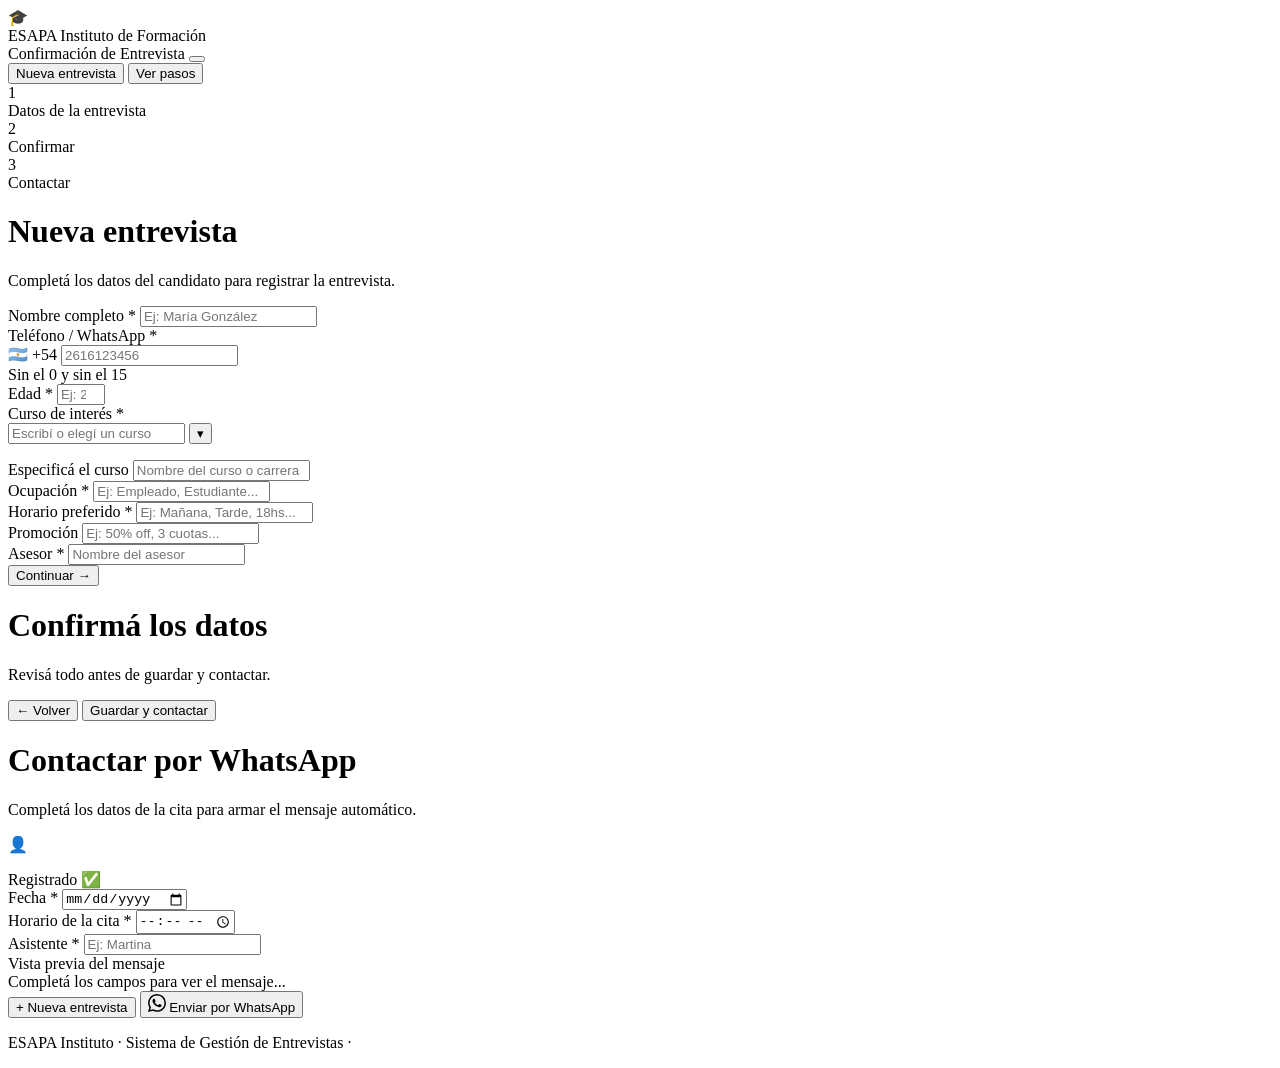
==== index.html @ 7ab66248 "Mover archivos a la raiz para solucionar error 404 en Vercel" ====
<!DOCTYPE html>
<html lang="es">
<head>
  <meta charset="UTF-8" />
  <meta name="viewport" content="width=device-width, initial-scale=1.0" />
  <title>ESAPA — Confirmación de Entrevista</title>
  <link rel="preconnect" href="https://fonts.googleapis.com" />
  <link rel="preconnect" href="https://fonts.gstatic.com" crossorigin />
  <link href="https://fonts.googleapis.com/css2?family=Inter:wght@300;400;500;600;700&display=swap" rel="stylesheet" />
  <link rel="stylesheet" href="css/style.css" />
</head>
<body>

  <!-- HEADER -->
  <header class="header">
    <div class="header-inner">
      <div class="logo">
        <span class="logo-icon">🎓</span>
        <div>
          <span class="logo-name">ESAPA</span>
          <span class="logo-sub">Instituto de Formación</span>
        </div>
      </div>
      <div class="header-actions">
        <span class="header-badge">Confirmación de Entrevista</span>
        <button class="menu-toggle" id="menu-toggle" type="button" aria-expanded="false" aria-controls="menu-dropdown" aria-label="Abrir menú">
          <span></span>
          <span></span>
          <span></span>
        </button>
        <div class="menu-dropdown hidden" id="menu-dropdown" role="menu" aria-label="Menú principal">
          <button class="menu-item" type="button" data-action="new">Nueva entrevista</button>
          <button class="menu-item" type="button" data-action="steps">Ver pasos</button>
        </div>
      </div>
    </div>
  </header>

  <!-- MAIN -->
  <main class="main">

    <!-- PASOS -->
    <div class="steps-bar">
      <div class="step active" id="step-dot-1">
        <div class="step-circle">1</div>
        <span>Datos de la entrevista</span>
      </div>
      <div class="step-line" id="line-1"></div>
      <div class="step" id="step-dot-2">
        <div class="step-circle">2</div>
        <span>Confirmar</span>
      </div>
      <div class="step-line" id="line-2"></div>
      <div class="step" id="step-dot-3">
        <div class="step-circle">3</div>
        <span>Contactar</span>
      </div>
    </div>

    <!-- CARD FORMULARIO -->
    <div class="card" id="card-form">
      <div class="card-header">
        <h1 class="card-title">Nueva entrevista</h1>
        <p class="card-subtitle">Completá los datos del candidato para registrar la entrevista.</p>
      </div>

      <div class="card-body">

        <!-- Nombre -->
        <div class="field-group">
          <label class="label" for="nombre">Nombre completo <span class="required">*</span></label>
          <input class="input" type="text" id="nombre" placeholder="Ej: María González" autocomplete="name" />
          <span class="field-error" id="err-nombre"></span>
        </div>

        <!-- Teléfono + Edad -->
        <div class="field-row">
          <div class="field-group">
            <label class="label" for="telefono">Teléfono / WhatsApp <span class="required">*</span></label>
            <div class="input-prefix-wrap" id="tel-wrap">
              <span class="input-prefix">🇦🇷 +54</span>
              <input class="input input-prefixed" type="tel" id="telefono" placeholder="2616123456" maxlength="15" />
            </div>
            <span class="field-hint">Sin el 0 y sin el 15</span>
            <span class="field-error" id="err-telefono"></span>
          </div>

          <div class="field-group">
            <label class="label" for="edad">Edad <span class="required">*</span></label>
            <input class="input" type="number" id="edad" placeholder="Ej: 24" min="14" max="99" />
            <span class="field-error" id="err-edad"></span>
          </div>
        </div>

        <!-- Curso -->
        <div class="field-group">
          <label class="label" for="curso">Curso de interés <span class="required">*</span></label>
          <div class="custom-select">
            <input class="input" type="text" id="curso" placeholder="Escribí o elegí un curso" autocomplete="off" aria-autocomplete="list" aria-expanded="false" />
            <button class="custom-select-toggle" type="button" id="curso-toggle" aria-label="Abrir lista de cursos">▾</button>
            <ul class="custom-select-options hidden" id="curso-options"></ul>
          </div>
          <span class="field-error" id="err-curso"></span>
        </div>

        <div class="field-group hidden" id="grupo-otro">
          <label class="label" for="otro-curso">Especificá el curso</label>
          <input class="input" type="text" id="otro-curso" placeholder="Nombre del curso o carrera" />
        </div>

        <!-- Ocupación + Horario -->
        <div class="field-row">
          <div class="field-group">
            <label class="label" for="ocupacion">Ocupación <span class="required">*</span></label>
            <input class="input" type="text" id="ocupacion" placeholder="Ej: Empleado, Estudiante..." />
            <span class="field-error" id="err-ocupacion"></span>
          </div>

          <div class="field-group">
            <label class="label" for="horario">Horario preferido <span class="required">*</span></label>
            <input class="input" type="text" id="horario" placeholder="Ej: Mañana, Tarde, 18hs..." />
            <span class="field-error" id="err-horario"></span>
          </div>
        </div>

        <!-- Promoción + Asesor -->
        <div class="field-row">
          <div class="field-group">
            <label class="label" for="promocion">Promoción</label>
            <input class="input" type="text" id="promocion" placeholder="Ej: 50% off, 3 cuotas..." />
          </div>

          <div class="field-group">
            <label class="label" for="asesor">Asesor <span class="required">*</span></label>
            <input class="input" type="text" id="asesor" placeholder="Nombre del asesor" />
            <span class="field-error" id="err-asesor"></span>
          </div>
        </div>

      </div><!-- /card-body -->

      <div class="card-footer">
        <button class="btn btn-primary" id="btn-continuar">Continuar →</button>
      </div>
    </div><!-- /card-form -->

    <!-- CARD CONFIRMACIÓN -->
    <div class="card hidden" id="card-confirm">
      <div class="card-header">
        <h1 class="card-title">Confirmá los datos</h1>
        <p class="card-subtitle">Revisá todo antes de guardar y contactar.</p>
      </div>
      <div class="card-body">
        <div class="confirm-table" id="confirm-table"></div>
      </div>
      <div class="card-footer confirm-footer">
        <button class="btn btn-ghost" id="btn-volver">← Volver</button>
        <button class="btn btn-primary" id="btn-guardar">
          <span id="btn-guardar-text">Guardar y contactar</span>
          <span class="spinner hidden" id="spinner"></span>
        </button>
      </div>
    </div>

    <!-- CARD CONTACTAR (paso 3) -->
    <div class="card hidden" id="card-success">
      <div class="card-header">
        <h1 class="card-title">Contactar por WhatsApp</h1>
        <p class="card-subtitle">Completá los datos de la cita para armar el mensaje automático.</p>
      </div>

      <div class="card-body">

        <!-- Candidato registrado -->
        <div class="candidato-chip" id="candidato-chip">
          <span class="chip-icon">👤</span>
          <div>
            <p class="chip-nombre" id="success-nombre"></p>
            <p class="chip-tel" id="chip-tel"></p>
          </div>
          <span class="chip-badge">Registrado ✅</span>
        </div>

        <!-- Fecha (calendar) -->
        <div class="field-row">
          <div class="field-group">
            <label class="label" for="cita-fecha">Fecha <span class="required">*</span></label>
            <input class="input" type="date" id="cita-fecha" />
            <span class="field-error" id="err-cita-fecha"></span>
          </div>
        </div>

        <!-- Horario cita + Asistente -->
        <div class="field-row">
          <div class="field-group">
            <label class="label" for="cita-horario">Horario de la cita <span class="required">*</span></label>
            <input class="input" type="time" id="cita-horario" />
            <span class="field-error" id="err-cita-horario"></span>
          </div>
          <div class="field-group">
            <label class="label" for="cita-asistente">Asistente <span class="required">*</span></label>
            <input class="input" type="text" id="cita-asistente" placeholder="Ej: Martina" />
            <span class="field-error" id="err-cita-asistente"></span>
          </div>
        </div>

        <!-- Preview del mensaje -->
        <div class="field-group">
          <label class="label">Vista previa del mensaje</label>
          <div class="wsp-preview" id="wsp-preview">Completá los campos para ver el mensaje...</div>
        </div>

      </div>

      <div class="card-footer confirm-footer">
        <button class="btn btn-ghost btn-nuevo" id="btn-nuevo">+ Nueva entrevista</button>
        <button class="btn btn-wsp" id="btn-wsp" style="flex:1">
          <svg width="18" height="18" viewBox="0 0 24 24" fill="currentColor"><path d="M17.472 14.382c-.297-.149-1.758-.867-2.03-.967-.273-.099-.471-.148-.67.15-.197.297-.767.966-.94 1.164-.173.199-.347.223-.644.075-.297-.15-1.255-.463-2.39-1.475-.883-.788-1.48-1.761-1.653-2.059-.173-.297-.018-.458.13-.606.134-.133.298-.347.446-.52.149-.174.198-.298.298-.497.099-.198.05-.371-.025-.52-.075-.149-.669-1.612-.916-2.207-.242-.579-.487-.5-.669-.51-.173-.008-.371-.01-.57-.01-.198 0-.52.074-.792.372-.272.297-1.04 1.016-1.04 2.479 0 1.462 1.065 2.875 1.213 3.074.149.198 2.096 3.2 5.077 4.487.709.306 1.262.489 1.694.625.712.227 1.36.195 1.871.118.571-.085 1.758-.719 2.006-1.413.248-.694.248-1.289.173-1.413-.074-.124-.272-.198-.57-.347m-5.421 7.403h-.004a9.87 9.87 0 01-5.031-1.378l-.361-.214-3.741.982.998-3.648-.235-.374a9.86 9.86 0 01-1.51-5.26c.001-5.45 4.436-9.884 9.888-9.884 2.64 0 5.122 1.03 6.988 2.898a9.825 9.825 0 012.893 6.994c-.003 5.45-4.437 9.884-9.885 9.884m8.413-18.297A11.815 11.815 0 0012.05 0C5.495 0 .16 5.335.157 11.892c0 2.096.547 4.142 1.588 5.945L.057 24l6.305-1.654a11.882 11.882 0 005.683 1.448h.005c6.554 0 11.89-5.335 11.893-11.893a11.821 11.821 0 00-3.48-8.413z"/></svg>
          Enviar por WhatsApp
        </button>
      </div>
    </div>

    <!-- Chatbot eliminado -->

  </main>

  <div class="toast hidden" id="toast"></div>

  <footer class="footer">
    <p>ESAPA Instituto · Sistema de Gestión de Entrevistas · <span id="year"></span></p>
  </footer>

  <script src="js/app.js"></script>
</body>
</html>
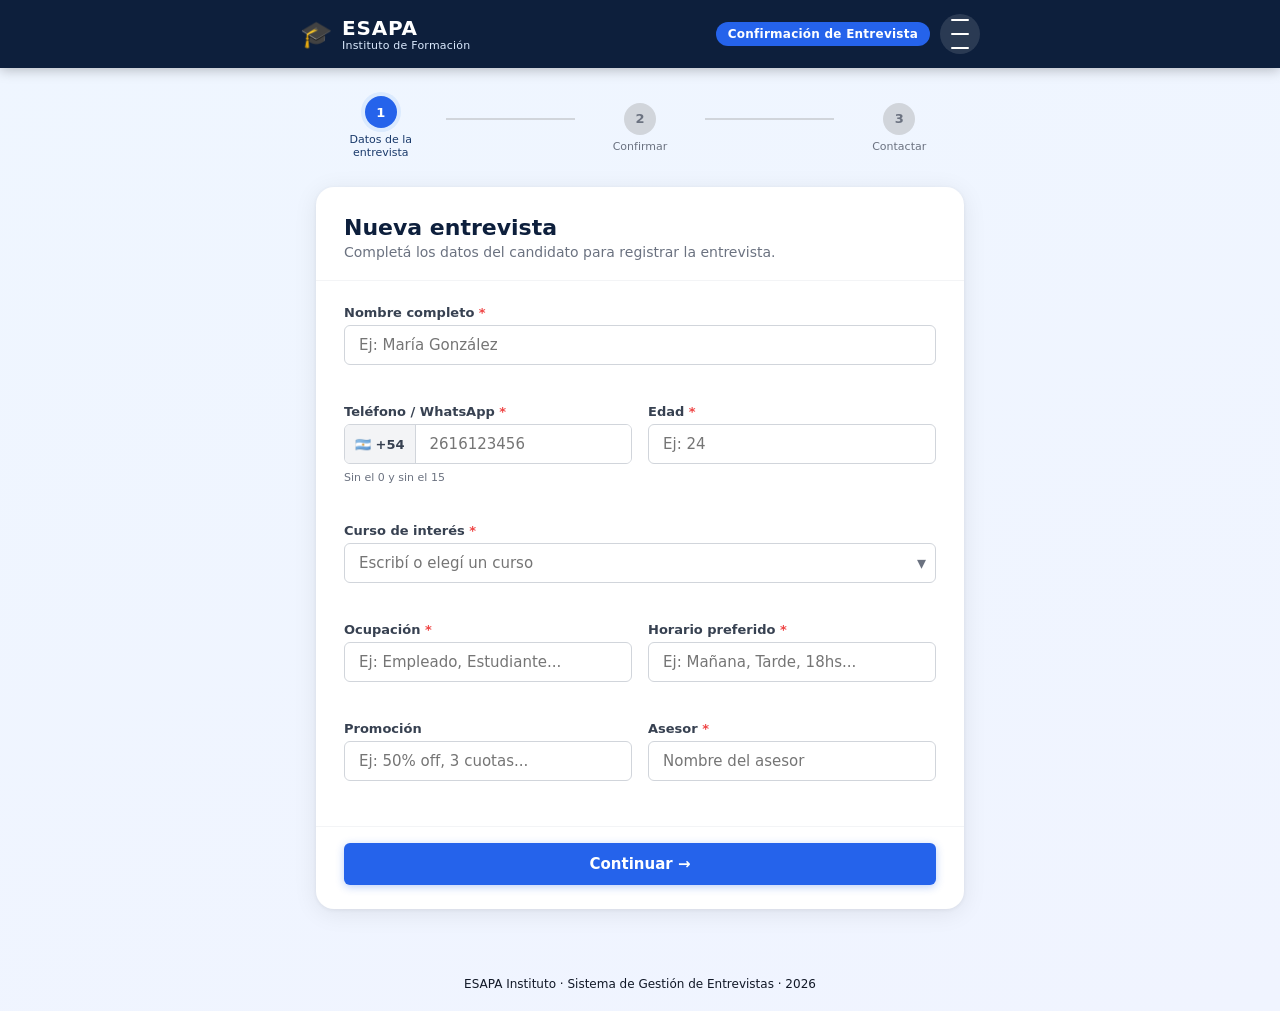
==== commit 87d2b396: "Solucion referencias" ====
--- a/index.html
+++ b/index.html
@@ -7,7 +7,7 @@
   <link rel="preconnect" href="https://fonts.googleapis.com" />
   <link rel="preconnect" href="https://fonts.gstatic.com" crossorigin />
   <link href="https://fonts.googleapis.com/css2?family=Inter:wght@300;400;500;600;700&display=swap" rel="stylesheet" />
-  <link rel="stylesheet" href="css/style.css" />
+  <link rel="stylesheet" href="CSS/style.css" />
 </head>
 <body>
 
@@ -231,6 +231,6 @@
     <p>ESAPA Instituto · Sistema de Gestión de Entrevistas · <span id="year"></span></p>
   </footer>
 
-  <script src="js/app.js"></script>
+  <script src="JS/app.js"></script>
 </body>
 </html>
--- a/CSS/style.css
+++ b/CSS/style.css
@@ -0,0 +1,714 @@
+/* =============================================
+   ESAPA CRM — style.css
+   ============================================= */
+
+/* ---------- RESET & BASE ---------- */
+*, *::before, *::after { box-sizing: border-box; margin: 0; padding: 0; }
+
+:root {
+  --blue-900: #0d1f3c;
+  --blue-700: #1a3a6b;
+  --blue-500: #2563eb;
+  --blue-400: #3b82f6;
+  --blue-100: #dbeafe;
+  --blue-50:  #eff6ff;
+
+  --green-wsp: #25d366;
+  --green-wsp-dark: #128c7e;
+
+  --gray-900: #111827;
+  --gray-700: #374151;
+  --gray-500: #6b7280;
+  --gray-300: #d1d5db;
+  --gray-100: #f3f4f6;
+  --gray-50:  #f9fafb;
+
+  --white: #ffffff;
+  --red-500: #ef4444;
+  --red-50:  #fef2f2;
+
+  --radius-sm: 6px;
+  --radius-md: 12px;
+  --radius-lg: 18px;
+  --shadow-card: 0 4px 24px rgba(0,0,0,.08), 0 1px 4px rgba(0,0,0,.06);
+  --shadow-btn:  0 2px 8px rgba(37,99,235,.3);
+
+  --font: 'Inter', system-ui, sans-serif;
+  --transition: .18s ease;
+}
+
+html { font-size: 16px; }
+
+body {
+  font-family: var(--font);
+  background: linear-gradient(160deg, var(--blue-50) 0%, #f0f4ff 100%);
+  min-height: 100vh;
+  color: var(--gray-900);
+  display: flex;
+  flex-direction: column;
+}
+
+/* ---------- HEADER ---------- */
+.header {
+  background: var(--blue-900);
+  padding: 14px 24px;
+  position: sticky;
+  top: 0;
+  z-index: 100;
+  box-shadow: 0 2px 12px rgba(0,0,0,.25);
+}
+
+.header-inner {
+  max-width: 680px;
+  margin: 0 auto;
+  display: flex;
+  align-items: center;
+  justify-content: space-between;
+}
+
+.header-actions {
+  position: relative;
+  display: flex;
+  align-items: center;
+  gap: 10px;
+}
+
+.menu-toggle {
+  width: 40px;
+  height: 40px;
+  border: none;
+  border-radius: 50%;
+  background: rgba(255,255,255,.12);
+  color: var(--white);
+  display: grid;
+  place-items: center;
+  gap: 3px;
+  cursor: pointer;
+  transition: background var(--transition), transform var(--transition);
+}
+
+.menu-toggle:hover {
+  background: rgba(255,255,255,.2);
+}
+
+.menu-toggle span {
+  display: block;
+  width: 18px;
+  height: 2px;
+  border-radius: 2px;
+  background: currentColor;
+}
+
+.menu-toggle[aria-expanded="true"] span:nth-child(1) {
+  transform: translateY(5px) rotate(45deg);
+}
+
+.menu-toggle[aria-expanded="true"] span:nth-child(2) {
+  opacity: 0;
+}
+
+.menu-toggle[aria-expanded="true"] span:nth-child(3) {
+  transform: translateY(-5px) rotate(-45deg);
+}
+
+.menu-dropdown {
+  position: absolute;
+  top: calc(100% + 8px);
+  right: 0;
+  min-width: 190px;
+  padding: 8px;
+  border-radius: var(--radius-md);
+  background: var(--white);
+  box-shadow: var(--shadow-card);
+  display: flex;
+  flex-direction: column;
+  gap: 6px;
+  z-index: 110;
+}
+
+.menu-item {
+  border: none;
+  background: transparent;
+  text-align: left;
+  padding: 10px 12px;
+  border-radius: 8px;
+  color: var(--gray-700);
+  font-size: 14px;
+  font-weight: 600;
+  cursor: pointer;
+}
+
+.menu-item:hover {
+  background: var(--blue-50);
+  color: var(--blue-700);
+}
+
+.logo {
+  display: flex;
+  align-items: center;
+  gap: 10px;
+}
+
+.logo-icon { font-size: 26px; }
+
+.logo-name {
+  display: block;
+  font-size: 20px;
+  font-weight: 700;
+  color: var(--white);
+  letter-spacing: .04em;
+  line-height: 1.1;
+}
+
+.logo-sub {
+  display: block;
+  font-size: 11px;
+  color: var(--blue-100);
+  font-weight: 400;
+  letter-spacing: .02em;
+}
+
+.header-badge {
+  background: var(--blue-500);
+  color: var(--white);
+  font-size: 12px;
+  font-weight: 600;
+  padding: 5px 12px;
+  border-radius: 20px;
+  letter-spacing: .02em;
+}
+
+/* ---------- MAIN ---------- */
+.main {
+  flex: 1;
+  max-width: 680px;
+  width: 100%;
+  margin: 0 auto;
+  padding: 28px 16px 48px;
+}
+
+/* ---------- STEPS BAR ---------- */
+.steps-bar {
+  display: flex;
+  align-items: center;
+  justify-content: center;
+  gap: 0;
+  margin-bottom: 28px;
+}
+
+.step {
+  display: flex;
+  flex-direction: column;
+  align-items: center;
+  gap: 5px;
+  flex: 1;
+}
+
+.step-circle {
+  width: 32px;
+  height: 32px;
+  border-radius: 50%;
+  background: var(--gray-300);
+  color: var(--gray-500);
+  font-weight: 700;
+  font-size: 13px;
+  display: flex;
+  align-items: center;
+  justify-content: center;
+  transition: background var(--transition), color var(--transition);
+}
+
+.step span {
+  font-size: 11px;
+  color: var(--gray-500);
+  text-align: center;
+  font-weight: 500;
+  transition: color var(--transition);
+  line-height: 1.2;
+  max-width: 80px;
+}
+
+.step.active .step-circle {
+  background: var(--blue-500);
+  color: var(--white);
+  box-shadow: 0 0 0 4px var(--blue-100);
+}
+
+.step.active span { color: var(--blue-700); }
+
+.step.done .step-circle {
+  background: var(--blue-900);
+  color: var(--white);
+}
+
+.step.done span { color: var(--gray-700); }
+
+.step-line {
+  flex: 1;
+  height: 2px;
+  background: var(--gray-300);
+  margin-top: -18px;
+  transition: background var(--transition);
+}
+
+.step-line.done { background: var(--blue-500); }
+
+/* ---------- CARD ---------- */
+.card {
+  background: var(--white);
+  border-radius: var(--radius-lg);
+  box-shadow: var(--shadow-card);
+  overflow: hidden;
+  animation: fadeUp .3s ease;
+}
+
+@keyframes fadeUp {
+  from { opacity: 0; transform: translateY(16px); }
+  to   { opacity: 1; transform: translateY(0); }
+}
+
+.card-header {
+  padding: 28px 28px 0;
+  border-bottom: 1px solid var(--gray-100);
+  padding-bottom: 20px;
+}
+
+.card-title {
+  font-size: 22px;
+  font-weight: 700;
+  color: var(--blue-900);
+  margin-bottom: 4px;
+}
+
+.card-subtitle {
+  font-size: 14px;
+  color: var(--gray-500);
+}
+
+.card-body { padding: 24px 28px; display: flex; flex-direction: column; gap: 18px; }
+
+.card-footer {
+  padding: 16px 28px 24px;
+  border-top: 1px solid var(--gray-100);
+}
+
+/* ---------- FORM FIELDS ---------- */
+.field-group { display: flex; flex-direction: column; gap: 5px; }
+
+.field-row {
+  display: grid;
+  grid-template-columns: 1fr 1fr;
+  gap: 16px;
+}
+
+.label {
+  font-size: 13px;
+  font-weight: 600;
+  color: var(--gray-700);
+}
+
+.required { color: var(--red-500); }
+
+.label-optional {
+  font-weight: 400;
+  color: var(--gray-500);
+  font-size: 12px;
+}
+
+.input {
+  width: 100%;
+  padding: 10px 14px;
+  border: 1.5px solid var(--gray-300);
+  border-radius: var(--radius-sm);
+  font-family: var(--font);
+  font-size: 15px;
+  color: var(--gray-900);
+  background: var(--white);
+  transition: border-color var(--transition), box-shadow var(--transition);
+  outline: none;
+  appearance: none;
+}
+
+.input:focus {
+  border-color: var(--blue-500);
+  box-shadow: 0 0 0 3px rgba(37,99,235,.12);
+}
+
+.input.error {
+  border-color: var(--red-500);
+  background: var(--red-50);
+}
+
+.select {
+  background-image: url("data:image/svg+xml,%3Csvg xmlns='http://www.w3.org/2000/svg' width='12' height='8' fill='none'%3E%3Cpath d='M1 1l5 5 5-5' stroke='%236b7280' stroke-width='1.5' stroke-linecap='round'/%3E%3C/svg%3E");
+  background-repeat: no-repeat;
+  background-position: right 14px center;
+  padding-right: 36px;
+  cursor: pointer;
+}
+
+.custom-select {
+  position: relative;
+}
+
+.custom-select .input {
+  padding-right: 44px;
+}
+
+.custom-select-toggle {
+  position: absolute;
+  top: 50%;
+  right: 10px;
+  transform: translateY(-50%);
+  border: none;
+  background: transparent;
+  color: var(--gray-500);
+  font-size: 18px;
+  cursor: pointer;
+  padding: 0;
+}
+
+.custom-select-toggle:hover {
+  color: var(--blue-500);
+}
+
+.custom-select-options {
+  position: absolute;
+  left: 0;
+  right: 0;
+  top: calc(100% + 6px);
+  background: var(--white);
+  border: 1px solid var(--gray-300);
+  border-radius: var(--radius-sm);
+  box-shadow: var(--shadow-card);
+  max-height: 240px;
+  overflow-y: auto;
+  z-index: 20;
+  list-style: none;
+}
+
+.custom-select-option {
+  padding: 10px 14px;
+  font-size: 14px;
+  color: var(--gray-700);
+  cursor: pointer;
+}
+
+.custom-select-option:hover,
+.custom-select-option.active {
+  background: var(--blue-50);
+  color: var(--blue-700);
+}
+
+.textarea { resize: vertical; min-height: 72px; }
+
+.input-prefix-wrap {
+  display: flex;
+  align-items: stretch;
+  border: 1.5px solid var(--gray-300);
+  border-radius: var(--radius-sm);
+  overflow: hidden;
+  transition: border-color var(--transition), box-shadow var(--transition);
+}
+
+.input-prefix-wrap:focus-within {
+  border-color: var(--blue-500);
+  box-shadow: 0 0 0 3px rgba(37,99,235,.12);
+}
+
+.input-prefix {
+  background: var(--gray-100);
+  color: var(--gray-700);
+  font-size: 13px;
+  font-weight: 600;
+  padding: 10px 10px;
+  white-space: nowrap;
+  border-right: 1.5px solid var(--gray-300);
+  display: flex;
+  align-items: center;
+}
+
+.input-prefixed {
+  border: none !important;
+  border-radius: 0 !important;
+  box-shadow: none !important;
+  flex: 1;
+}
+
+.field-hint {
+  font-size: 11px;
+  color: var(--gray-500);
+  margin-top: 2px;
+}
+
+.field-error {
+  font-size: 12px;
+  color: var(--red-500);
+  font-weight: 500;
+  min-height: 16px;
+}
+
+/* ---------- BOTONES ---------- */
+.btn {
+  display: inline-flex;
+  align-items: center;
+  justify-content: center;
+  gap: 8px;
+  padding: 12px 24px;
+  border-radius: var(--radius-sm);
+  font-family: var(--font);
+  font-size: 15px;
+  font-weight: 600;
+  cursor: pointer;
+  transition: all var(--transition);
+  border: none;
+  outline: none;
+}
+
+.btn-primary {
+  background: var(--blue-500);
+  color: var(--white);
+  width: 100%;
+  box-shadow: var(--shadow-btn);
+}
+
+.btn-primary:hover { background: var(--blue-700); transform: translateY(-1px); }
+.btn-primary:active { transform: translateY(0); }
+.btn-primary:disabled { opacity: .6; cursor: not-allowed; transform: none; }
+
+.btn-ghost {
+  background: transparent;
+  color: var(--gray-700);
+  border: 1.5px solid var(--gray-300);
+}
+
+.btn-ghost:hover { background: var(--gray-100); }
+
+.btn-wsp {
+  background: var(--green-wsp);
+  color: var(--white);
+  width: 100%;
+  font-size: 16px;
+  padding: 14px;
+  border-radius: var(--radius-md);
+  box-shadow: 0 4px 16px rgba(37,211,102,.35);
+}
+
+.btn-wsp:hover { background: var(--green-wsp-dark); transform: translateY(-1px); }
+
+.btn-nuevo {
+  margin-top: 12px;
+  width: 100%;
+  color: var(--blue-500);
+  border-color: var(--blue-100);
+  background: var(--blue-50);
+}
+
+.btn-nuevo:hover { background: var(--blue-100); }
+
+.confirm-footer {
+  display: flex;
+  gap: 12px;
+}
+
+.confirm-footer .btn-ghost { width: auto; flex-shrink: 0; }
+.confirm-footer .btn-primary { flex: 1; }
+
+/* ---------- SPINNER ---------- */
+.spinner {
+  width: 18px;
+  height: 18px;
+  border: 2.5px solid rgba(255,255,255,.4);
+  border-top-color: #fff;
+  border-radius: 50%;
+  animation: spin .7s linear infinite;
+}
+
+@keyframes spin { to { transform: rotate(360deg); } }
+
+/* ---------- CONFIRM TABLE ---------- */
+.confirm-table {
+  border: 1.5px solid var(--gray-100);
+  border-radius: var(--radius-md);
+  overflow: hidden;
+}
+
+.confirm-row {
+  display: flex;
+  align-items: flex-start;
+  padding: 12px 16px;
+  gap: 12px;
+  border-bottom: 1px solid var(--gray-100);
+}
+
+.confirm-row:last-child { border-bottom: none; }
+.confirm-row:nth-child(odd) { background: var(--gray-50); }
+
+.confirm-key {
+  font-size: 12px;
+  font-weight: 600;
+  color: var(--gray-500);
+  text-transform: uppercase;
+  letter-spacing: .04em;
+  min-width: 120px;
+  padding-top: 2px;
+}
+
+.confirm-val {
+  font-size: 15px;
+  font-weight: 500;
+  color: var(--gray-900);
+}
+
+/* ---------- SUCCESS CARD ---------- */
+.success-body {
+  text-align: center;
+  padding: 36px 28px !important;
+  display: flex;
+  flex-direction: column;
+  align-items: center;
+  gap: 12px;
+}
+
+.success-icon { font-size: 52px; line-height: 1; }
+
+.success-title {
+  font-size: 22px;
+  font-weight: 700;
+  color: var(--blue-900);
+}
+
+.success-sub {
+  font-size: 16px;
+  color: var(--blue-500);
+  font-weight: 600;
+}
+
+.success-detail {
+  font-size: 14px;
+  color: var(--gray-500);
+}
+
+.wsp-box {
+  width: 100%;
+  background: var(--gray-50);
+  border: 1.5px solid var(--gray-200, #e5e7eb);
+  border-radius: var(--radius-md);
+  padding: 18px;
+  text-align: left;
+  display: flex;
+  flex-direction: column;
+  gap: 10px;
+  margin-top: 8px;
+}
+
+.wsp-label {
+  font-size: 13px;
+  font-weight: 600;
+  color: var(--gray-700);
+}
+
+.wsp-hint {
+  font-size: 12px;
+  color: var(--gray-500);
+  text-align: center;
+  margin-top: -2px;
+}
+
+.wsp-preview {
+  background: #e9fde5;
+  border-radius: var(--radius-sm);
+  padding: 12px;
+  font-size: 14px;
+  color: var(--gray-900);
+  white-space: pre-wrap;
+  line-height: 1.5;
+  border-left: 3px solid var(--green-wsp);
+}
+
+/* Chatbot styles removed */
+
+/* ---------- TOAST ---------- */
+.toast {
+  position: fixed;
+  bottom: 24px;
+  left: 50%;
+  transform: translateX(-50%);
+  background: var(--gray-900);
+  color: #fff;
+  padding: 12px 22px;
+  border-radius: 24px;
+  font-size: 14px;
+  font-weight: 500;
+  z-index: 999;
+  box-shadow: 0 4px 20px rgba(0,0,0,.25);
+  animation: fadeUp .25s ease;
+}
+
+.toast.error { background: var(--red-500); }
+.toast.success { background: #059669; }
+
+/* ---------- UTILIDADES ---------- */
+.hidden { display: none !important; }
+
+/* ---------- CANDIDATO CHIP ---------- */
+.candidato-chip {
+  display: flex;
+  align-items: center;
+  gap: 12px;
+  background: var(--blue-50);
+  border: 1.5px solid var(--blue-100);
+  border-radius: var(--radius-md);
+  padding: 14px 16px;
+}
+
+.chip-icon { font-size: 28px; flex-shrink: 0; }
+
+.chip-nombre {
+  font-size: 15px;
+  font-weight: 700;
+  color: var(--blue-900);
+  line-height: 1.2;
+}
+
+.chip-tel {
+  font-size: 13px;
+  color: var(--gray-500);
+  margin-top: 2px;
+}
+
+.chip-badge {
+  margin-left: auto;
+  font-size: 12px;
+  font-weight: 600;
+  color: #059669;
+  background: #d1fae5;
+  padding: 4px 10px;
+  border-radius: 20px;
+  white-space: nowrap;
+  flex-shrink: 0;
+}
+
+/* ---------- FOOTER ---------- */
+.footer {
+  text-align: center;
+  padding: 20px;
+  font-size: 12px;
+  color: var(--gray-400);
+}
+
+/* ---------- RESPONSIVE ---------- */
+@media (max-width: 480px) {
+  .field-row { grid-template-columns: 1fr; }
+
+  .card-header { padding: 20px 18px 16px; }
+  .card-body { padding: 18px 18px; }
+  .card-footer { padding: 14px 18px 20px; }
+
+  .card-title { font-size: 19px; }
+
+  /* Chatbot responsive rules removed */
+
+  .steps-bar { gap: 2px; }
+  .step span { font-size: 10px; }
+}
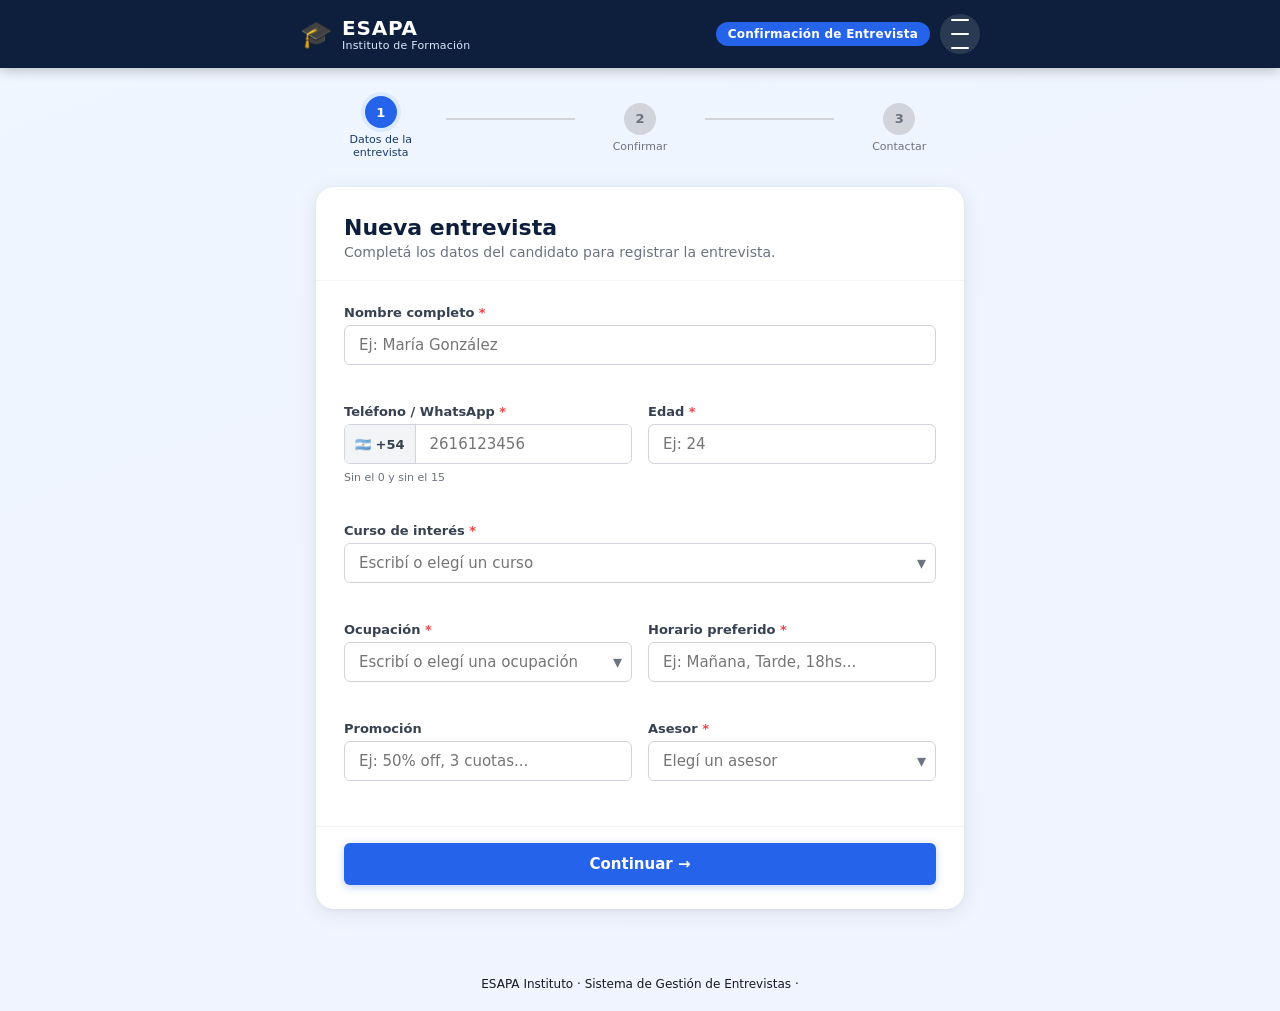
==== commit a8ab86b3: "Sol referencias" ====
--- a/index.html
+++ b/index.html
@@ -112,7 +112,11 @@
         <div class="field-row">
           <div class="field-group">
             <label class="label" for="ocupacion">Ocupación <span class="required">*</span></label>
-            <input class="input" type="text" id="ocupacion" placeholder="Ej: Empleado, Estudiante..." />
+            <div class="custom-select">
+              <input class="input" type="text" id="ocupacion" placeholder="Escribí o elegí una ocupación" autocomplete="off" aria-autocomplete="list" aria-expanded="false" />
+              <button class="custom-select-toggle" type="button" id="ocupacion-toggle" aria-label="Abrir lista de ocupaciones">▾</button>
+              <ul class="custom-select-options hidden" id="ocupacion-options"></ul>
+            </div>
             <span class="field-error" id="err-ocupacion"></span>
           </div>
 
@@ -132,7 +136,11 @@
 
           <div class="field-group">
             <label class="label" for="asesor">Asesor <span class="required">*</span></label>
-            <input class="input" type="text" id="asesor" placeholder="Nombre del asesor" />
+            <div class="custom-select">
+              <input class="input" type="text" id="asesor" placeholder="Elegí un asesor" autocomplete="off" aria-autocomplete="list" aria-expanded="false" />
+              <button class="custom-select-toggle" type="button" id="asesor-toggle" aria-label="Abrir lista de asesores">▾</button>
+              <ul class="custom-select-options hidden" id="asesor-options"></ul>
+            </div>
             <span class="field-error" id="err-asesor"></span>
           </div>
         </div>
@@ -190,17 +198,12 @@
           </div>
         </div>
 
-        <!-- Horario cita + Asistente -->
+        <!-- Horario cita -->
         <div class="field-row">
           <div class="field-group">
             <label class="label" for="cita-horario">Horario de la cita <span class="required">*</span></label>
             <input class="input" type="time" id="cita-horario" />
             <span class="field-error" id="err-cita-horario"></span>
-          </div>
-          <div class="field-group">
-            <label class="label" for="cita-asistente">Asistente <span class="required">*</span></label>
-            <input class="input" type="text" id="cita-asistente" placeholder="Ej: Martina" />
-            <span class="field-error" id="err-cita-asistente"></span>
           </div>
         </div>
 
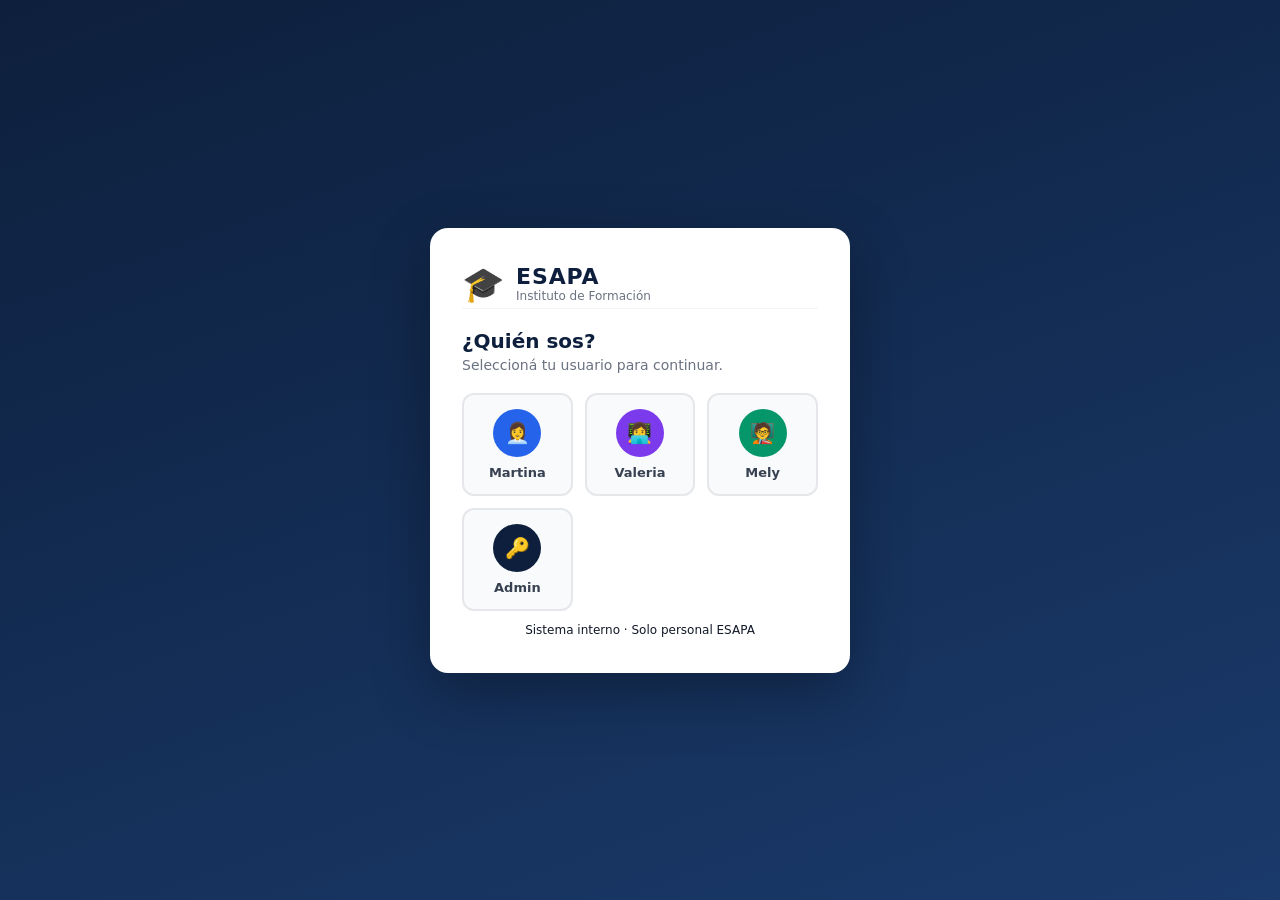
==== commit 1037bd03: "Agregado Login" ====
--- a/index.html
+++ b/index.html
@@ -11,228 +11,258 @@
 </head>
 <body>
 
-  <!-- HEADER -->
-  <header class="header">
-    <div class="header-inner">
-      <div class="logo">
-        <span class="logo-icon">🎓</span>
+  <!-- ══════════════════════════════════
+       PANTALLA DE LOGIN
+  ══════════════════════════════════ -->
+  <div id="login-screen">
+    <div class="login-card">
+
+      <div class="login-logo">
+        <span class="login-logo-icon">🎓</span>
         <div>
-          <span class="logo-name">ESAPA</span>
-          <span class="logo-sub">Instituto de Formación</span>
-        </div>
-      </div>
-      <div class="header-actions">
-        <span class="header-badge">Confirmación de Entrevista</span>
-        <button class="menu-toggle" id="menu-toggle" type="button" aria-expanded="false" aria-controls="menu-dropdown" aria-label="Abrir menú">
-          <span></span>
-          <span></span>
-          <span></span>
-        </button>
-        <div class="menu-dropdown hidden" id="menu-dropdown" role="menu" aria-label="Menú principal">
-          <button class="menu-item" type="button" data-action="new">Nueva entrevista</button>
-          <button class="menu-item" type="button" data-action="steps">Ver pasos</button>
-        </div>
-      </div>
+          <span class="login-logo-name">ESAPA</span>
+          <span class="login-logo-sub">Instituto de Formación</span>
+        </div>
+      </div>
+
+      <h2 class="login-title">¿Quién sos?</h2>
+      <p class="login-sub">Seleccioná tu usuario para continuar.</p>
+
+      <!-- Avatares de usuarios -->
+      <div class="user-grid" id="user-grid">
+        <!-- generado por JS -->
+      </div>
+
+      <!-- Campo contraseña (aparece al elegir usuario) -->
+      <div class="login-pass-group hidden" id="login-pass-group">
+        <label class="label" for="login-pass">
+          Contraseña de <strong id="login-user-label"></strong>
+        </label>
+        <div class="pass-wrap">
+          <input class="input" type="password" id="login-pass" placeholder="••••••••" autocomplete="current-password" />
+          <button class="pass-toggle" id="pass-toggle" type="button" tabindex="-1">👁</button>
+        </div>
+        <span class="field-error" id="login-error"></span>
+      </div>
+
+      <button class="btn btn-primary login-btn hidden" id="btn-login">Entrar →</button>
+
+      <p class="login-footer-note">Sistema interno · Solo personal ESAPA</p>
     </div>
-  </header>
-
-  <!-- MAIN -->
-  <main class="main">
-
-    <!-- PASOS -->
-    <div class="steps-bar">
-      <div class="step active" id="step-dot-1">
-        <div class="step-circle">1</div>
-        <span>Datos de la entrevista</span>
-      </div>
-      <div class="step-line" id="line-1"></div>
-      <div class="step" id="step-dot-2">
-        <div class="step-circle">2</div>
-        <span>Confirmar</span>
-      </div>
-      <div class="step-line" id="line-2"></div>
-      <div class="step" id="step-dot-3">
-        <div class="step-circle">3</div>
-        <span>Contactar</span>
-      </div>
-    </div>
-
-    <!-- CARD FORMULARIO -->
-    <div class="card" id="card-form">
-      <div class="card-header">
-        <h1 class="card-title">Nueva entrevista</h1>
-        <p class="card-subtitle">Completá los datos del candidato para registrar la entrevista.</p>
-      </div>
-
-      <div class="card-body">
-
-        <!-- Nombre -->
-        <div class="field-group">
-          <label class="label" for="nombre">Nombre completo <span class="required">*</span></label>
-          <input class="input" type="text" id="nombre" placeholder="Ej: María González" autocomplete="name" />
-          <span class="field-error" id="err-nombre"></span>
-        </div>
-
-        <!-- Teléfono + Edad -->
-        <div class="field-row">
+  </div>
+
+  <!-- ══════════════════════════════════
+       APP (oculta hasta login exitoso)
+  ══════════════════════════════════ -->
+  <div id="app-screen" class="hidden">
+
+    <!-- HEADER -->
+    <header class="header">
+      <div class="header-inner">
+        <div class="logo">
+          <span class="logo-icon">🎓</span>
+          <div>
+            <span class="logo-name">ESAPA</span>
+            <span class="logo-sub">Instituto de Formación</span>
+          </div>
+        </div>
+        <div class="header-actions">
+          <span class="header-welcome" id="header-welcome"></span>
+          <button class="menu-toggle" id="menu-toggle" type="button" aria-expanded="false" aria-controls="menu-dropdown" aria-label="Abrir menú">
+            <span></span><span></span><span></span>
+          </button>
+          <div class="menu-dropdown hidden" id="menu-dropdown" role="menu">
+            <button class="menu-item" type="button" data-action="new">Nueva entrevista</button>
+            <button class="menu-item" type="button" data-action="steps">Ver pasos</button>
+            <div class="menu-divider"></div>
+            <button class="menu-item menu-item-danger" type="button" data-action="logout">Cerrar sesión 🚪</button>
+          </div>
+        </div>
+      </div>
+    </header>
+
+    <!-- MAIN -->
+    <main class="main">
+
+      <!-- PASOS -->
+      <div class="steps-bar">
+        <div class="step active" id="step-dot-1">
+          <div class="step-circle">1</div>
+          <span>Datos de la entrevista</span>
+        </div>
+        <div class="step-line" id="line-1"></div>
+        <div class="step" id="step-dot-2">
+          <div class="step-circle">2</div>
+          <span>Confirmar</span>
+        </div>
+        <div class="step-line" id="line-2"></div>
+        <div class="step" id="step-dot-3">
+          <div class="step-circle">3</div>
+          <span>Contactar</span>
+        </div>
+      </div>
+
+      <!-- CARD FORMULARIO -->
+      <div class="card" id="card-form">
+        <div class="card-header">
+          <h1 class="card-title">Nueva entrevista</h1>
+          <p class="card-subtitle">Completá los datos del candidato para registrar la entrevista.</p>
+        </div>
+
+        <div class="card-body">
+
           <div class="field-group">
-            <label class="label" for="telefono">Teléfono / WhatsApp <span class="required">*</span></label>
-            <div class="input-prefix-wrap" id="tel-wrap">
-              <span class="input-prefix">🇦🇷 +54</span>
-              <input class="input input-prefixed" type="tel" id="telefono" placeholder="2616123456" maxlength="15" />
-            </div>
-            <span class="field-hint">Sin el 0 y sin el 15</span>
-            <span class="field-error" id="err-telefono"></span>
+            <label class="label" for="nombre">Nombre completo <span class="required">*</span></label>
+            <input class="input" type="text" id="nombre" placeholder="Ej: María González" autocomplete="name" />
+            <span class="field-error" id="err-nombre"></span>
+          </div>
+
+          <div class="field-row">
+            <div class="field-group">
+              <label class="label" for="telefono">Teléfono / WhatsApp <span class="required">*</span></label>
+              <div class="input-prefix-wrap" id="tel-wrap">
+                <span class="input-prefix">🇦🇷 +54</span>
+                <input class="input input-prefixed" type="tel" id="telefono" placeholder="2616123456" maxlength="15" />
+              </div>
+              <span class="field-hint">Sin el 0 y sin el 15</span>
+              <span class="field-error" id="err-telefono"></span>
+            </div>
+            <div class="field-group">
+              <label class="label" for="edad">Edad <span class="required">*</span></label>
+              <input class="input" type="number" id="edad" placeholder="Ej: 24" min="14" max="99" />
+              <span class="field-error" id="err-edad"></span>
+            </div>
           </div>
 
           <div class="field-group">
-            <label class="label" for="edad">Edad <span class="required">*</span></label>
-            <input class="input" type="number" id="edad" placeholder="Ej: 24" min="14" max="99" />
-            <span class="field-error" id="err-edad"></span>
-          </div>
-        </div>
-
-        <!-- Curso -->
-        <div class="field-group">
-          <label class="label" for="curso">Curso de interés <span class="required">*</span></label>
-          <div class="custom-select">
-            <input class="input" type="text" id="curso" placeholder="Escribí o elegí un curso" autocomplete="off" aria-autocomplete="list" aria-expanded="false" />
-            <button class="custom-select-toggle" type="button" id="curso-toggle" aria-label="Abrir lista de cursos">▾</button>
-            <ul class="custom-select-options hidden" id="curso-options"></ul>
-          </div>
-          <span class="field-error" id="err-curso"></span>
-        </div>
-
-        <div class="field-group hidden" id="grupo-otro">
-          <label class="label" for="otro-curso">Especificá el curso</label>
-          <input class="input" type="text" id="otro-curso" placeholder="Nombre del curso o carrera" />
-        </div>
-
-        <!-- Ocupación + Horario -->
-        <div class="field-row">
+            <label class="label" for="curso">Curso de interés <span class="required">*</span></label>
+            <div class="custom-select">
+              <input class="input" type="text" id="curso" placeholder="Escribí o elegí un curso" autocomplete="off" />
+              <button class="custom-select-toggle" type="button" id="curso-toggle">▾</button>
+              <ul class="custom-select-options hidden" id="curso-options"></ul>
+            </div>
+            <span class="field-error" id="err-curso"></span>
+          </div>
+
+          <div class="field-group hidden" id="grupo-otro">
+            <label class="label" for="otro-curso">Especificá el curso</label>
+            <input class="input" type="text" id="otro-curso" placeholder="Nombre del curso o carrera" />
+          </div>
+
+          <div class="field-row">
+            <div class="field-group">
+              <label class="label" for="ocupacion">Ocupación <span class="required">*</span></label>
+              <div class="custom-select">
+                <input class="input" type="text" id="ocupacion" placeholder="Escribí o elegí una ocupación" autocomplete="off" />
+                <button class="custom-select-toggle" type="button" id="ocupacion-toggle">▾</button>
+                <ul class="custom-select-options hidden" id="ocupacion-options"></ul>
+              </div>
+              <span class="field-error" id="err-ocupacion"></span>
+            </div>
+            <div class="field-group">
+              <label class="label" for="horario">Horario preferido <span class="required">*</span></label>
+              <input class="input" type="text" id="horario" placeholder="Ej: Mañana, Tarde, 18hs..." />
+              <span class="field-error" id="err-horario"></span>
+            </div>
+          </div>
+
+          <div class="field-row">
+            <div class="field-group">
+              <label class="label" for="promocion">Promoción</label>
+              <input class="input" type="text" id="promocion" placeholder="Ej: 50% off, 3 cuotas..." />
+            </div>
+            <div class="field-group">
+              <label class="label" for="asesor">Asesor <span class="required">*</span></label>
+              <div class="custom-select">
+                <input class="input" type="text" id="asesor" placeholder="Elegí un asesor" autocomplete="off" />
+                <button class="custom-select-toggle" type="button" id="asesor-toggle">▾</button>
+                <ul class="custom-select-options hidden" id="asesor-options"></ul>
+              </div>
+              <span class="field-error" id="err-asesor"></span>
+            </div>
+          </div>
+
+        </div>
+
+        <div class="card-footer">
+          <button class="btn btn-primary" id="btn-continuar">Continuar →</button>
+        </div>
+      </div>
+
+      <!-- CARD CONFIRMACIÓN -->
+      <div class="card hidden" id="card-confirm">
+        <div class="card-header">
+          <h1 class="card-title">Confirmá los datos</h1>
+          <p class="card-subtitle">Revisá todo antes de guardar y contactar.</p>
+        </div>
+        <div class="card-body">
+          <div class="confirm-table" id="confirm-table"></div>
+        </div>
+        <div class="card-footer confirm-footer">
+          <button class="btn btn-ghost" id="btn-volver">← Volver</button>
+          <button class="btn btn-primary" id="btn-guardar">
+            <span id="btn-guardar-text">Guardar y contactar</span>
+            <span class="spinner hidden" id="spinner"></span>
+          </button>
+        </div>
+      </div>
+
+      <!-- CARD CONTACTAR (paso 3) -->
+      <div class="card hidden" id="card-success">
+        <div class="card-header">
+          <h1 class="card-title">Contactar por WhatsApp</h1>
+          <p class="card-subtitle">Completá los datos de la cita para armar el mensaje automático.</p>
+        </div>
+
+        <div class="card-body">
+
+          <div class="candidato-chip">
+            <span class="chip-icon">👤</span>
+            <div>
+              <p class="chip-nombre" id="success-nombre"></p>
+              <p class="chip-tel" id="chip-tel"></p>
+            </div>
+            <span class="chip-badge">Registrado ✅</span>
+          </div>
+
+          <div class="field-row">
+            <div class="field-group">
+              <label class="label" for="cita-fecha">Fecha <span class="required">*</span></label>
+              <input class="input" type="date" id="cita-fecha" />
+              <span class="field-error" id="err-cita-fecha"></span>
+            </div>
+            <div class="field-group">
+              <label class="label" for="cita-horario">Horario de la cita <span class="required">*</span></label>
+              <input class="input" type="time" id="cita-horario" />
+              <span class="field-error" id="err-cita-horario"></span>
+            </div>
+          </div>
+
           <div class="field-group">
-            <label class="label" for="ocupacion">Ocupación <span class="required">*</span></label>
-            <div class="custom-select">
-              <input class="input" type="text" id="ocupacion" placeholder="Escribí o elegí una ocupación" autocomplete="off" aria-autocomplete="list" aria-expanded="false" />
-              <button class="custom-select-toggle" type="button" id="ocupacion-toggle" aria-label="Abrir lista de ocupaciones">▾</button>
-              <ul class="custom-select-options hidden" id="ocupacion-options"></ul>
-            </div>
-            <span class="field-error" id="err-ocupacion"></span>
-          </div>
-
-          <div class="field-group">
-            <label class="label" for="horario">Horario preferido <span class="required">*</span></label>
-            <input class="input" type="text" id="horario" placeholder="Ej: Mañana, Tarde, 18hs..." />
-            <span class="field-error" id="err-horario"></span>
-          </div>
-        </div>
-
-        <!-- Promoción + Asesor -->
-        <div class="field-row">
-          <div class="field-group">
-            <label class="label" for="promocion">Promoción</label>
-            <input class="input" type="text" id="promocion" placeholder="Ej: 50% off, 3 cuotas..." />
-          </div>
-
-          <div class="field-group">
-            <label class="label" for="asesor">Asesor <span class="required">*</span></label>
-            <div class="custom-select">
-              <input class="input" type="text" id="asesor" placeholder="Elegí un asesor" autocomplete="off" aria-autocomplete="list" aria-expanded="false" />
-              <button class="custom-select-toggle" type="button" id="asesor-toggle" aria-label="Abrir lista de asesores">▾</button>
-              <ul class="custom-select-options hidden" id="asesor-options"></ul>
-            </div>
-            <span class="field-error" id="err-asesor"></span>
-          </div>
-        </div>
-
-      </div><!-- /card-body -->
-
-      <div class="card-footer">
-        <button class="btn btn-primary" id="btn-continuar">Continuar →</button>
-      </div>
-    </div><!-- /card-form -->
-
-    <!-- CARD CONFIRMACIÓN -->
-    <div class="card hidden" id="card-confirm">
-      <div class="card-header">
-        <h1 class="card-title">Confirmá los datos</h1>
-        <p class="card-subtitle">Revisá todo antes de guardar y contactar.</p>
-      </div>
-      <div class="card-body">
-        <div class="confirm-table" id="confirm-table"></div>
-      </div>
-      <div class="card-footer confirm-footer">
-        <button class="btn btn-ghost" id="btn-volver">← Volver</button>
-        <button class="btn btn-primary" id="btn-guardar">
-          <span id="btn-guardar-text">Guardar y contactar</span>
-          <span class="spinner hidden" id="spinner"></span>
-        </button>
-      </div>
-    </div>
-
-    <!-- CARD CONTACTAR (paso 3) -->
-    <div class="card hidden" id="card-success">
-      <div class="card-header">
-        <h1 class="card-title">Contactar por WhatsApp</h1>
-        <p class="card-subtitle">Completá los datos de la cita para armar el mensaje automático.</p>
-      </div>
-
-      <div class="card-body">
-
-        <!-- Candidato registrado -->
-        <div class="candidato-chip" id="candidato-chip">
-          <span class="chip-icon">👤</span>
-          <div>
-            <p class="chip-nombre" id="success-nombre"></p>
-            <p class="chip-tel" id="chip-tel"></p>
-          </div>
-          <span class="chip-badge">Registrado ✅</span>
-        </div>
-
-        <!-- Fecha (calendar) -->
-        <div class="field-row">
-          <div class="field-group">
-            <label class="label" for="cita-fecha">Fecha <span class="required">*</span></label>
-            <input class="input" type="date" id="cita-fecha" />
-            <span class="field-error" id="err-cita-fecha"></span>
-          </div>
-        </div>
-
-        <!-- Horario cita -->
-        <div class="field-row">
-          <div class="field-group">
-            <label class="label" for="cita-horario">Horario de la cita <span class="required">*</span></label>
-            <input class="input" type="time" id="cita-horario" />
-            <span class="field-error" id="err-cita-horario"></span>
-          </div>
-        </div>
-
-        <!-- Preview del mensaje -->
-        <div class="field-group">
-          <label class="label">Vista previa del mensaje</label>
-          <div class="wsp-preview" id="wsp-preview">Completá los campos para ver el mensaje...</div>
-        </div>
-
-      </div>
-
-      <div class="card-footer confirm-footer">
-        <button class="btn btn-ghost btn-nuevo" id="btn-nuevo">+ Nueva entrevista</button>
-        <button class="btn btn-wsp" id="btn-wsp" style="flex:1">
-          <svg width="18" height="18" viewBox="0 0 24 24" fill="currentColor"><path d="M17.472 14.382c-.297-.149-1.758-.867-2.03-.967-.273-.099-.471-.148-.67.15-.197.297-.767.966-.94 1.164-.173.199-.347.223-.644.075-.297-.15-1.255-.463-2.39-1.475-.883-.788-1.48-1.761-1.653-2.059-.173-.297-.018-.458.13-.606.134-.133.298-.347.446-.52.149-.174.198-.298.298-.497.099-.198.05-.371-.025-.52-.075-.149-.669-1.612-.916-2.207-.242-.579-.487-.5-.669-.51-.173-.008-.371-.01-.57-.01-.198 0-.52.074-.792.372-.272.297-1.04 1.016-1.04 2.479 0 1.462 1.065 2.875 1.213 3.074.149.198 2.096 3.2 5.077 4.487.709.306 1.262.489 1.694.625.712.227 1.36.195 1.871.118.571-.085 1.758-.719 2.006-1.413.248-.694.248-1.289.173-1.413-.074-.124-.272-.198-.57-.347m-5.421 7.403h-.004a9.87 9.87 0 01-5.031-1.378l-.361-.214-3.741.982.998-3.648-.235-.374a9.86 9.86 0 01-1.51-5.26c.001-5.45 4.436-9.884 9.888-9.884 2.64 0 5.122 1.03 6.988 2.898a9.825 9.825 0 012.893 6.994c-.003 5.45-4.437 9.884-9.885 9.884m8.413-18.297A11.815 11.815 0 0012.05 0C5.495 0 .16 5.335.157 11.892c0 2.096.547 4.142 1.588 5.945L.057 24l6.305-1.654a11.882 11.882 0 005.683 1.448h.005c6.554 0 11.89-5.335 11.893-11.893a11.821 11.821 0 00-3.48-8.413z"/></svg>
-          Enviar por WhatsApp
-        </button>
-      </div>
-    </div>
-
-    <!-- Chatbot eliminado -->
-
-  </main>
-
-  <div class="toast hidden" id="toast"></div>
-
-  <footer class="footer">
-    <p>ESAPA Instituto · Sistema de Gestión de Entrevistas · <span id="year"></span></p>
-  </footer>
+            <label class="label">Vista previa del mensaje</label>
+            <div class="wsp-preview" id="wsp-preview">Completá los campos para ver el mensaje...</div>
+          </div>
+
+        </div>
+
+        <div class="card-footer confirm-footer">
+          <button class="btn btn-ghost btn-nuevo" id="btn-nuevo">+ Nueva entrevista</button>
+          <button class="btn btn-wsp" id="btn-wsp" style="flex:1">
+            <svg width="18" height="18" viewBox="0 0 24 24" fill="currentColor"><path d="M17.472 14.382c-.297-.149-1.758-.867-2.03-.967-.273-.099-.471-.148-.67.15-.197.297-.767.966-.94 1.164-.173.199-.347.223-.644.075-.297-.15-1.255-.463-2.39-1.475-.883-.788-1.48-1.761-1.653-2.059-.173-.297-.018-.458.13-.606.134-.133.298-.347.446-.52.149-.174.198-.298.298-.497.099-.198.05-.371-.025-.52-.075-.149-.669-1.612-.916-2.207-.242-.579-.487-.5-.669-.51-.173-.008-.371-.01-.57-.01-.198 0-.52.074-.792.372-.272.297-1.04 1.016-1.04 2.479 0 1.462 1.065 2.875 1.213 3.074.149.198 2.096 3.2 5.077 4.487.709.306 1.262.489 1.694.625.712.227 1.36.195 1.871.118.571-.085 1.758-.719 2.006-1.413.248-.694.248-1.289.173-1.413-.074-.124-.272-.198-.57-.347m-5.421 7.403h-.004a9.87 9.87 0 01-5.031-1.378l-.361-.214-3.741.982.998-3.648-.235-.374a9.86 9.86 0 01-1.51-5.26c.001-5.45 4.436-9.884 9.888-9.884 2.64 0 5.122 1.03 6.988 2.898a9.825 9.825 0 012.893 6.994c-.003 5.45-4.437 9.884-9.885 9.884m8.413-18.297A11.815 11.815 0 0012.05 0C5.495 0 .16 5.335.157 11.892c0 2.096.547 4.142 1.588 5.945L.057 24l6.305-1.654a11.882 11.882 0 005.683 1.448h.005c6.554 0 11.89-5.335 11.893-11.893a11.821 11.821 0 00-3.48-8.413z"/></svg>
+            Enviar por WhatsApp
+          </button>
+        </div>
+      </div>
+
+    </main>
+
+    <div class="toast hidden" id="toast"></div>
+
+    <footer class="footer">
+      <p>ESAPA Instituto · Sistema de Gestión de Entrevistas · <span id="year"></span></p>
+    </footer>
+
+  </div><!-- /app-screen -->
 
   <script src="JS/app.js"></script>
 </body>
--- a/CSS/style.css
+++ b/CSS/style.css
@@ -711,4 +711,190 @@
 
   .steps-bar { gap: 2px; }
   .step span { font-size: 10px; }
+}
+
+/* ══════════════════════════════════
+   LOGIN
+══════════════════════════════════ */
+#login-screen {
+  min-height: 100vh;
+  display: flex;
+  align-items: center;
+  justify-content: center;
+  background: linear-gradient(160deg, var(--blue-900) 0%, #1a3a6b 100%);
+  padding: 24px 16px;
+}
+
+#app-screen {
+  display: flex;
+  flex-direction: column;
+  min-height: 100vh;
+}
+
+.login-card {
+  background: var(--white);
+  border-radius: var(--radius-lg);
+  box-shadow: 0 20px 60px rgba(0,0,0,.3);
+  padding: 36px 32px;
+  width: 100%;
+  max-width: 420px;
+  display: flex;
+  flex-direction: column;
+  gap: 20px;
+  animation: fadeUp .35s ease;
+}
+
+.login-logo {
+  display: flex;
+  align-items: center;
+  gap: 12px;
+  padding-bottom: 4px;
+  border-bottom: 1px solid var(--gray-100);
+}
+
+.login-logo-icon { font-size: 34px; }
+
+.login-logo-name {
+  display: block;
+  font-size: 22px;
+  font-weight: 800;
+  color: var(--blue-900);
+  letter-spacing: .04em;
+}
+
+.login-logo-sub {
+  display: block;
+  font-size: 12px;
+  color: var(--gray-500);
+}
+
+.login-title {
+  font-size: 20px;
+  font-weight: 700;
+  color: var(--blue-900);
+  margin-bottom: -8px;
+}
+
+.login-sub {
+  font-size: 14px;
+  color: var(--gray-500);
+  margin-top: -8px;
+}
+
+/* Grid de avatares */
+.user-grid {
+  display: grid;
+  grid-template-columns: repeat(auto-fill, minmax(90px, 1fr));
+  gap: 12px;
+}
+
+.user-avatar-btn {
+  display: flex;
+  flex-direction: column;
+  align-items: center;
+  gap: 8px;
+  padding: 14px 8px;
+  border: 2px solid var(--gray-200, #e5e7eb);
+  border-radius: var(--radius-md);
+  background: var(--gray-50);
+  cursor: pointer;
+  transition: all var(--transition);
+  font-family: var(--font);
+}
+
+.user-avatar-btn:hover {
+  border-color: var(--blue-400);
+  background: var(--blue-50);
+  transform: translateY(-2px);
+}
+
+.user-avatar-btn.selected {
+  border-color: var(--blue-500);
+  background: var(--blue-50);
+  box-shadow: 0 0 0 3px var(--blue-100);
+}
+
+.user-avatar-circle {
+  width: 48px;
+  height: 48px;
+  border-radius: 50%;
+  display: flex;
+  align-items: center;
+  justify-content: center;
+  font-size: 20px;
+  font-weight: 700;
+  color: var(--white);
+  flex-shrink: 0;
+}
+
+.user-avatar-name {
+  font-size: 13px;
+  font-weight: 600;
+  color: var(--gray-700);
+  text-align: center;
+}
+
+/* Campo contraseña */
+.login-pass-group {
+  display: flex;
+  flex-direction: column;
+  gap: 6px;
+  animation: fadeUp .2s ease;
+}
+
+.pass-wrap {
+  position: relative;
+}
+
+.pass-wrap .input {
+  padding-right: 44px;
+}
+
+.pass-toggle {
+  position: absolute;
+  right: 10px;
+  top: 50%;
+  transform: translateY(-50%);
+  background: none;
+  border: none;
+  cursor: pointer;
+  font-size: 18px;
+  padding: 2px;
+  opacity: .6;
+  transition: opacity var(--transition);
+}
+
+.pass-toggle:hover { opacity: 1; }
+
+.login-btn { margin-top: -4px; }
+
+.login-footer-note {
+  text-align: center;
+  font-size: 12px;
+  color: var(--gray-400);
+  margin-top: -8px;
+}
+
+/* Header welcome */
+.header-welcome {
+  font-size: 13px;
+  font-weight: 600;
+  color: var(--blue-100);
+  white-space: nowrap;
+}
+
+/* Menú divider y opción peligrosa */
+.menu-divider {
+  height: 1px;
+  background: var(--gray-100);
+  margin: 4px 0;
+}
+
+.menu-item-danger {
+  color: var(--red-500) !important;
+}
+
+.menu-item-danger:hover {
+  background: var(--red-50) !important;
+  color: var(--red-500) !important;
 }
